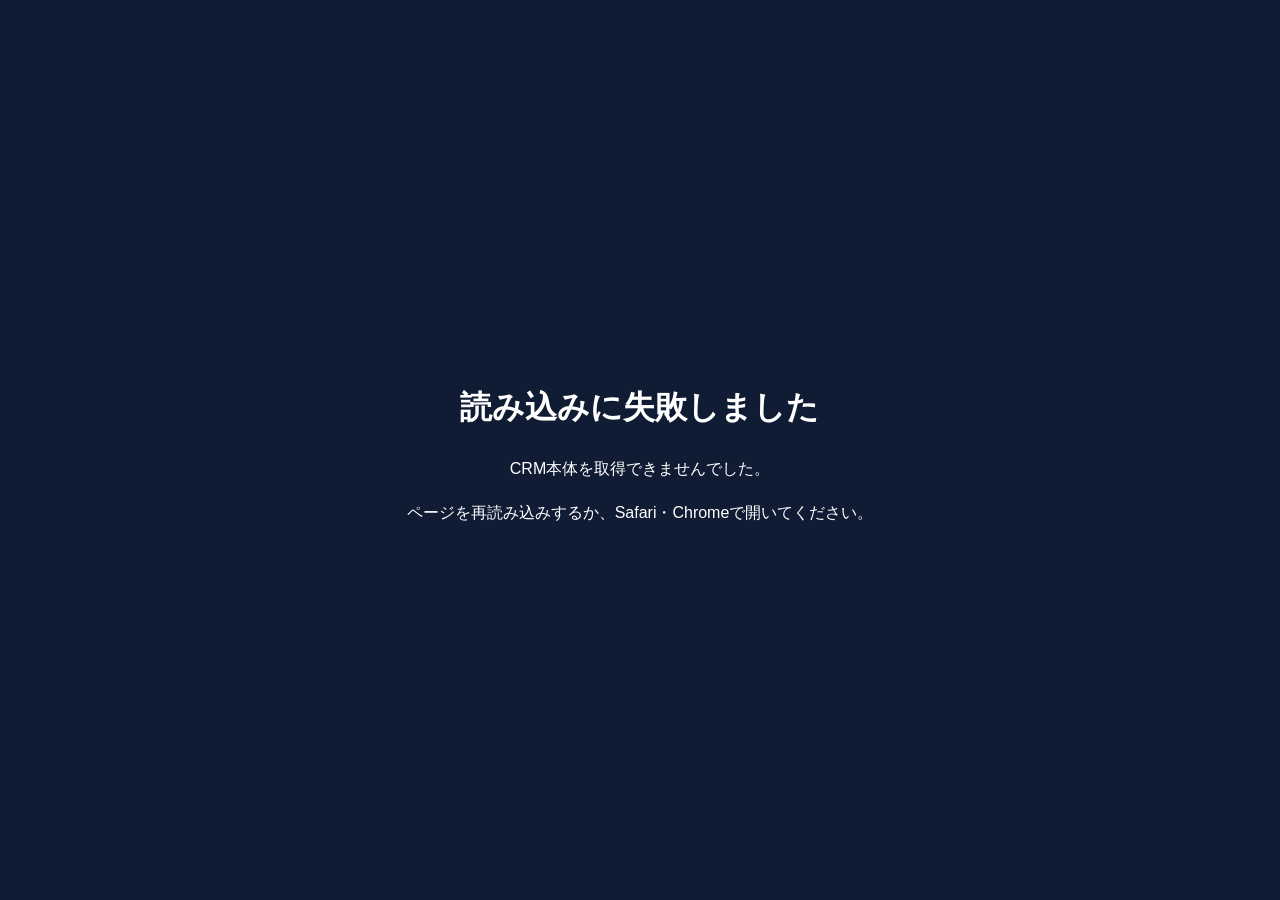
==== crm/index.html @ cc4d4f70 "Add shared CRM loader" ====
<!doctype html><html lang="ja"><head><meta charset="utf-8"><meta name="viewport" content="width=device-width,initial-scale=1"><title>SalesPilot CRM PRO</title><style>body{margin:0;font-family:-apple-system,BlinkMacSystemFont,"Segoe UI",sans-serif;background:#0f1c34;color:#fff;display:grid;place-items:center;min-height:100vh}.box{text-align:center;padding:28px}.spinner{width:42px;height:42px;border:4px solid rgba(255,255,255,.25);border-top-color:#fff;border-radius:50%;margin:0 auto 16px;animation:r 1s linear infinite}@keyframes r{to{transform:rotate(360deg)}}.err{max-width:520px;line-height:1.7}</style></head><body><div class="box"><div class="spinner"></div><h1>SalesPilot CRM PRO</h1><p id="status">共有版を読み込んでいます…</p></div><script>(async()=>{try{if(!('DecompressionStream'in window))throw new Error('このブラウザは圧縮ファイルの展開に対応していません。SafariまたはChromeの最新版で開いてください。');const r=await fetch('./app.html.gz',{cache:'no-store'});if(!r.ok)throw new Error('CRM本体を取得できませんでした。');const ds=new DecompressionStream('gzip');const html=await new Response(r.body.pipeThrough(ds)).text();document.open();document.write(html);document.close()}catch(e){document.querySelector('.box').innerHTML='<div class="err"><h1>読み込みに失敗しました</h1><p>'+e.message+'</p><p>ページを再読み込みするか、Safari・Chromeで開いてください。</p></div>'}})();</script></body></html>
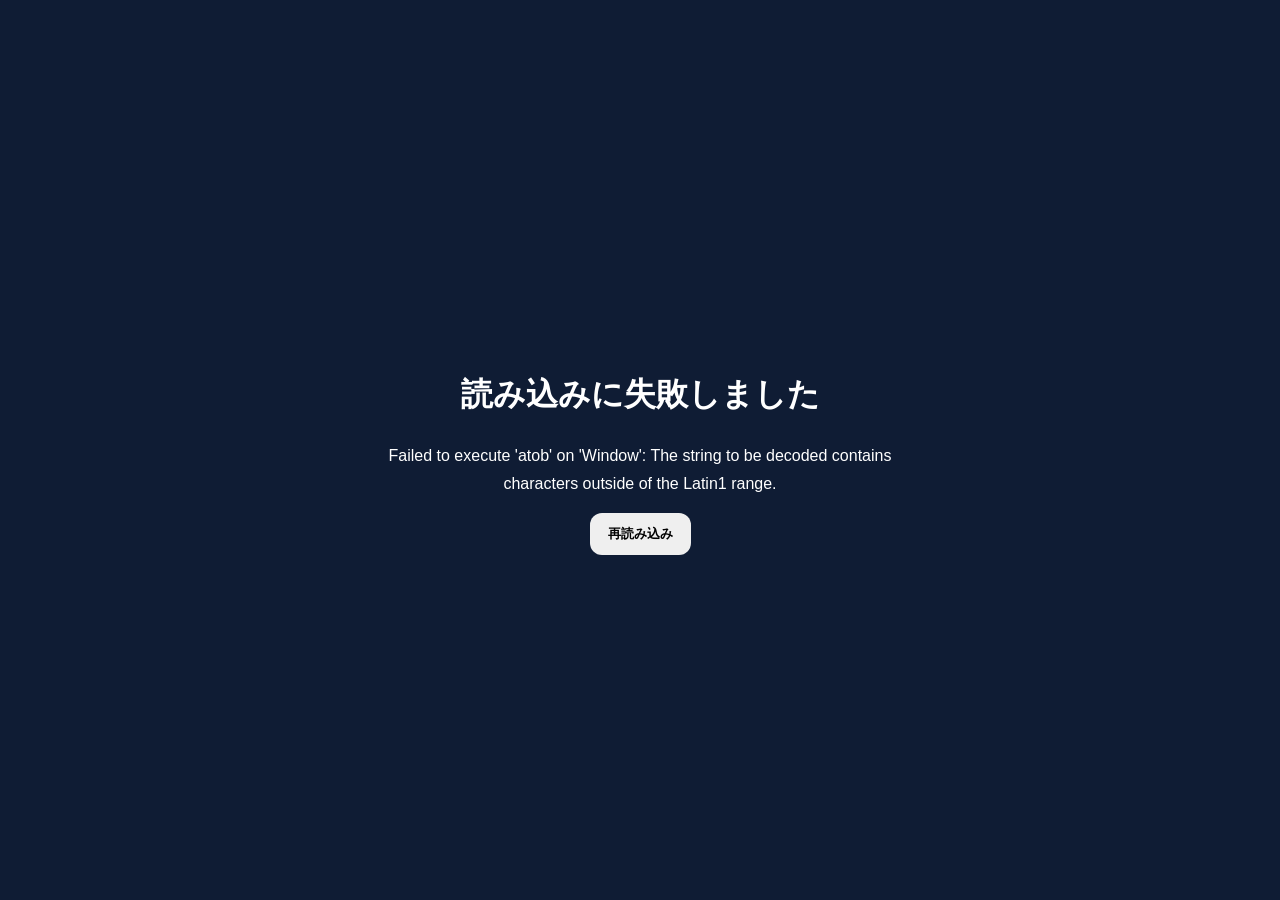
==== commit 9ea4f8d5: "Fix CRM shared loader" ====
--- a/crm/index.html
+++ b/crm/index.html
@@ -1 +1 @@
-<!doctype html><html lang="ja"><head><meta charset="utf-8"><meta name="viewport" content="width=device-width,initial-scale=1"><title>SalesPilot CRM PRO</title><style>body{margin:0;font-family:-apple-system,BlinkMacSystemFont,"Segoe UI",sans-serif;background:#0f1c34;color:#fff;display:grid;place-items:center;min-height:100vh}.box{text-align:center;padding:28px}.spinner{width:42px;height:42px;border:4px solid rgba(255,255,255,.25);border-top-color:#fff;border-radius:50%;margin:0 auto 16px;animation:r 1s linear infinite}@keyframes r{to{transform:rotate(360deg)}}.err{max-width:520px;line-height:1.7}</style></head><body><div class="box"><div class="spinner"></div><h1>SalesPilot CRM PRO</h1><p id="status">共有版を読み込んでいます…</p></div><script>(async()=>{try{if(!('DecompressionStream'in window))throw new Error('このブラウザは圧縮ファイルの展開に対応していません。SafariまたはChromeの最新版で開いてください。');const r=await fetch('./app.html.gz',{cache:'no-store'});if(!r.ok)throw new Error('CRM本体を取得できませんでした。');const ds=new DecompressionStream('gzip');const html=await new Response(r.body.pipeThrough(ds)).text();document.open();document.write(html);document.close()}catch(e){document.querySelector('.box').innerHTML='<div class="err"><h1>読み込みに失敗しました</h1><p>'+e.message+'</p><p>ページを再読み込みするか、Safari・Chromeで開いてください。</p></div>'}})();</script></body></html>+<!doctype html><html lang="ja"><head><meta charset="utf-8"><meta name="viewport" content="width=device-width,initial-scale=1"><title>SalesPilot CRM PRO</title><style>body{margin:0;font-family:-apple-system,BlinkMacSystemFont,"Segoe UI",sans-serif;background:#0f1c34;color:#fff;display:grid;place-items:center;min-height:100vh}.box{text-align:center;padding:28px}.spinner{width:42px;height:42px;border:4px solid rgba(255,255,255,.25);border-top-color:#fff;border-radius:50%;margin:0 auto 16px;animation:r 1s linear infinite}@keyframes r{to{transform:rotate(360deg)}}.err{max-width:520px;line-height:1.7}button{border:0;border-radius:12px;padding:12px 18px;font-weight:800}</style></head><body><div class="box"><div class="spinner"></div><h1>SalesPilot CRM PRO</h1><p>共有版を読み込んでいます…</p></div><script>(async()=>{try{if(!('DecompressionStream'in window))throw new Error('SafariまたはChromeの最新版で開いてください。');const r=await fetch('./app.html.gz',{cache:'no-store'});if(!r.ok)throw new Error('CRM本体を取得できませんでした。');let raw=await r.text();raw=raw.trim().replace(/\s+/g,'');const binary=atob(raw);const bytes=new Uint8Array(binary.length);for(let i=0;i<binary.length;i++)bytes[i]=binary.charCodeAt(i);const ds=new DecompressionStream('gzip');const html=await new Response(new Blob([bytes]).stream().pipeThrough(ds)).text();document.open();document.write(html);document.close()}catch(e){document.querySelector('.box').innerHTML='<div class="err"><h1>読み込みに失敗しました</h1><p>'+e.message+'</p><button onclick="location.reload()">再読み込み</button></div>'}})();</script></body></html>
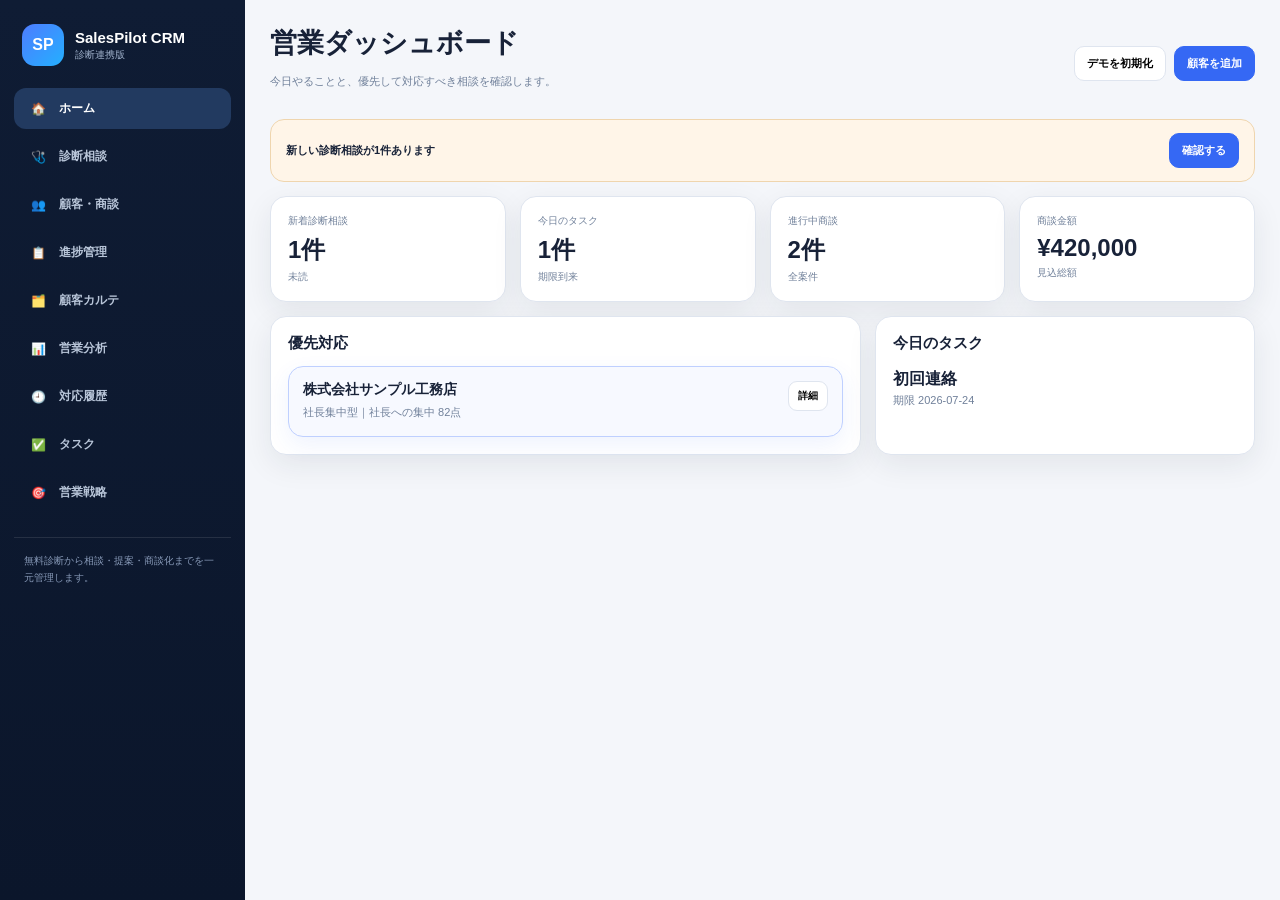
==== commit 43525a27: "Publish CRM as direct standalone HTML" ====
--- a/crm/index.html
+++ b/crm/index.html
@@ -1 +1,28 @@
-<!doctype html><html lang="ja"><head><meta charset="utf-8"><meta name="viewport" content="width=device-width,initial-scale=1"><title>SalesPilot CRM PRO</title><style>body{margin:0;font-family:-apple-system,BlinkMacSystemFont,"Segoe UI",sans-serif;background:#0f1c34;color:#fff;display:grid;place-items:center;min-height:100vh}.box{text-align:center;padding:28px}.spinner{width:42px;height:42px;border:4px solid rgba(255,255,255,.25);border-top-color:#fff;border-radius:50%;margin:0 auto 16px;animation:r 1s linear infinite}@keyframes r{to{transform:rotate(360deg)}}.err{max-width:520px;line-height:1.7}button{border:0;border-radius:12px;padding:12px 18px;font-weight:800}</style></head><body><div class="box"><div class="spinner"></div><h1>SalesPilot CRM PRO</h1><p>共有版を読み込んでいます…</p></div><script>(async()=>{try{if(!('DecompressionStream'in window))throw new Error('SafariまたはChromeの最新版で開いてください。');const r=await fetch('./app.html.gz',{cache:'no-store'});if(!r.ok)throw new Error('CRM本体を取得できませんでした。');let raw=await r.text();raw=raw.trim().replace(/\s+/g,'');const binary=atob(raw);const bytes=new Uint8Array(binary.length);for(let i=0;i<binary.length;i++)bytes[i]=binary.charCodeAt(i);const ds=new DecompressionStream('gzip');const html=await new Response(new Blob([bytes]).stream().pipeThrough(ds)).text();document.open();document.write(html);document.close()}catch(e){document.querySelector('.box').innerHTML='<div class="err"><h1>読み込みに失敗しました</h1><p>'+e.message+'</p><button onclick="location.reload()">再読み込み</button></div>'}})();</script></body></html>+<!doctype html>
+<html lang="ja">
+<head>
+<meta charset="utf-8">
+<meta name="viewport" content="width=device-width,initial-scale=1">
+<title>SalesPilot CRM PRO</title>
+<style>
+:root{--navy:#0f1c34;--navy2:#152744;--blue:#3568f4;--bg:#f4f6fa;--card:#fff;--text:#182238;--muted:#70809a;--line:#dfe5ef;--green:#18a875;--red:#e5485d;--amber:#e6a52f;--shadow:0 10px 30px rgba(24,34,56,.08)}*{box-sizing:border-box}body{margin:0;font-family:-apple-system,BlinkMacSystemFont,"Segoe UI","Noto Sans JP",sans-serif;background:var(--bg);color:var(--text)}button,input,select,textarea{font:inherit}.app{min-height:100vh;display:grid;grid-template-columns:245px 1fr}.side{background:linear-gradient(180deg,var(--navy),#0b162b);color:#fff;padding:20px 14px;position:sticky;top:0;height:100vh;overflow:auto}.brand{display:flex;gap:11px;align-items:center;padding:4px 8px 22px}.logo{width:42px;height:42px;border-radius:13px;background:linear-gradient(135deg,#4e7cff,#24b0ff);display:grid;place-items:center;font-weight:900}.brand b{display:block;font-size:15px}.brand span{display:block;font-size:10px;color:#9fb0ca;margin-top:2px}.nav{display:grid;gap:7px}.nav button{border:0;background:transparent;color:#b8c5d8;border-radius:12px;padding:12px 13px;text-align:left;font-weight:800;font-size:12px;display:flex;gap:10px;align-items:center;cursor:pointer}.nav button i{width:22px;text-align:center;font-style:normal}.nav button.active,.nav button:hover{background:#223a60;color:#fff}.side-foot{margin-top:24px;padding:14px 10px;border-top:1px solid rgba(255,255,255,.1);font-size:10px;color:#8799b7;line-height:1.7}.main{padding:25px;min-width:0}.top{display:flex;justify-content:space-between;gap:20px;align-items:center;margin-bottom:18px}.top h1{margin:0;font-size:27px}.sub{color:var(--muted);font-size:11px;line-height:1.65}.top-actions{display:flex;gap:8px}.btn{border:1px solid var(--line);background:#fff;border-radius:10px;padding:9px 12px;font-size:11px;font-weight:800;cursor:pointer}.btn.primary{background:var(--blue);color:#fff;border-color:var(--blue)}.btn.ghost{background:#fff}.grid{display:grid;gap:14px}.kpis{grid-template-columns:repeat(4,1fr)}.card{background:var(--card);border:1px solid var(--line);border-radius:16px;box-shadow:var(--shadow)}.kpi{padding:17px}.kpi span{display:block;color:var(--muted);font-size:10px}.kpi strong{display:block;font-size:24px;margin-top:6px}.kpi small{font-size:10px;color:var(--muted)}.panel{padding:17px}.panel-head{display:flex;justify-content:space-between;gap:10px;align-items:center;margin-bottom:13px}.panel-head h2,.panel-head h3{margin:0;font-size:15px}.two{grid-template-columns:1.4fr .9fr}.table-wrap{overflow:auto}.table{width:100%;border-collapse:collapse;min-width:720px}.table th,.table td{padding:11px 9px;border-bottom:1px solid var(--line);font-size:11px;text-align:left}.table th{font-size:9px;color:var(--muted);background:#f8fafc}.pill{display:inline-flex;padding:5px 8px;border-radius:999px;font-size:9px;font-weight:900}.blue{background:#e9efff;color:#2959e8}.green{background:#e8f8f2;color:#087f5b}.amber{background:#fff4dc;color:#a76a00}.red{background:#ffe9ed;color:#bf2d43}.view{display:none}.view.active{display:block}.alertbar{background:#fff5e8;border:1px solid #efd5ae;border-radius:14px;padding:13px 15px;display:flex;justify-content:space-between;gap:12px;align-items:center;margin-bottom:14px;font-size:11px}.pipeline{display:grid;grid-template-columns:repeat(5,minmax(180px,1fr));gap:10px;overflow:auto}.lane{background:#eef2f7;border-radius:14px;padding:10px;min-height:420px}.lane h3{font-size:11px;margin:0 0 10px}.deal{background:#fff;border:1px solid var(--line);border-radius:12px;padding:11px;margin-bottom:9px;box-shadow:0 5px 15px rgba(20,40,70,.05);cursor:pointer}.deal b{font-size:11px}.deal p{font-size:9px;color:var(--muted);line-height:1.5}.profile{padding:18px}.profile h2{margin:0}.form-grid{display:grid;grid-template-columns:1fr 1fr;gap:10px}.field label{display:block;font-size:9px;font-weight:800;margin-bottom:5px;color:var(--muted)}.field input,.field select,.field textarea{width:100%;border:1px solid var(--line);border-radius:9px;padding:9px;background:#fff}.field textarea{min-height:85px}.full{grid-column:1/-1}.toast{position:fixed;right:18px;bottom:18px;background:#12213d;color:#fff;padding:12px 16px;border-radius:11px;opacity:0;transform:translateY(8px);pointer-events:none;transition:.2s;z-index:80;font-size:11px}.toast.show{opacity:1;transform:none}.diag-kpi{position:relative;overflow:hidden}.diag-kpi:after{content:"";position:absolute;right:-22px;bottom:-28px;width:92px;height:92px;border-radius:50%;background:rgba(53,104,244,.08)}.diag-layout{display:grid;grid-template-columns:minmax(0,1.05fr) minmax(360px,.95fr);gap:16px}.diag-list{display:grid;gap:10px}.diag-row{border:1px solid var(--line);border-radius:15px;padding:14px;background:#fff;display:grid;grid-template-columns:1fr auto;gap:12px;align-items:start}.diag-row.unread{border-color:#bfd0ff;background:#f7f9ff;box-shadow:0 8px 22px rgba(53,104,244,.08)}.diag-row h3{font-size:14px;margin:0 0 5px}.diag-row p{margin:0;color:var(--muted);font-size:11px;line-height:1.6}.diag-meta{display:flex;gap:6px;flex-wrap:wrap;margin-top:9px}.diag-actions{display:flex;gap:6px;flex-wrap:wrap;justify-content:flex-end}.diag-actions button{border:1px solid var(--line);background:#fff;border-radius:9px;padding:7px 9px;font-size:10px;font-weight:800}.diag-actions .primary-mini{background:var(--blue);color:#fff;border-color:var(--blue)}.diag-detail{padding:20px;position:sticky;top:18px;align-self:start}.diag-summary{background:linear-gradient(135deg,#13213b,#244fd2);color:#fff;border-radius:17px;padding:17px;margin:14px 0}.diag-summary small{color:#cbd8ff}.diag-summary strong{display:block;font-size:23px;margin:7px 0 3px}.axis-mini{display:grid;grid-template-columns:repeat(2,1fr);gap:8px;margin:12px 0}.axis-chip{background:#f7f9fc;border:1px solid var(--line);border-radius:11px;padding:10px}.axis-chip span{display:block;font-size:9px;color:var(--muted)}.axis-chip b{font-size:15px}.diag-section{border-top:1px solid var(--line);padding-top:14px;margin-top:14px}.diag-section h3{font-size:12px;margin:0 0 8px}.diag-section p,.diag-section li{font-size:11px;line-height:1.7;color:#46536a}.prompt-box{white-space:pre-wrap;background:#0e1930;color:#dbe5ff;border-radius:13px;padding:14px;font-size:10px;line-height:1.65;max-height:310px;overflow:auto}.diag-toolbar{display:flex;justify-content:space-between;gap:10px;align-items:center;margin-bottom:14px;flex-wrap:wrap}.status-select{border:1px solid var(--line);border-radius:9px;padding:8px;background:#fff;font-size:11px}.source-badge{background:#eaf9f4;color:#087f5b}.deadline-badge{background:#fff0f2;color:var(--red)}.integration-box{background:#f8fafc;border:1px dashed #b9c5d9;border-radius:14px;padding:14px;margin-top:14px}.integration-box input{width:100%;border:1px solid var(--line);border-radius:9px;padding:9px;margin-top:7px}.empty{padding:35px;text-align:center;color:var(--muted)}
+@media(max-width:1050px){.two,.diag-layout{grid-template-columns:1fr}.kpis{grid-template-columns:repeat(2,1fr)}.diag-detail{position:relative;top:auto}}
+@media(max-width:780px){body{overflow-x:hidden}.app{display:block;min-height:100svh}.side{position:sticky;top:0;z-index:45;height:auto;min-height:0;padding:10px 10px 8px;box-shadow:0 10px 28px rgba(5,15,32,.24)}.brand{padding:0 4px 9px}.logo{width:36px;height:36px}.nav{display:flex;gap:7px;overflow-x:auto;padding:1px 1px 4px;scrollbar-width:none}.nav::-webkit-scrollbar{display:none}.nav button{flex:0 0 88px;min-height:58px;padding:7px 5px;display:flex;flex-direction:column;justify-content:center;align-items:center;gap:4px;text-align:center;font-size:10px;white-space:normal}.nav button i{font-size:18px}.side-foot{display:none}.main{padding:17px 12px 42px}.top{flex-direction:column;align-items:stretch}.top h1{font-size:24px}.top-actions{display:grid;grid-template-columns:1fr 1fr}.btn{min-height:44px}.kpis{grid-template-columns:1fr 1fr}.diag-actions{display:grid;grid-template-columns:1fr 1fr;width:100%}.diag-row{grid-template-columns:1fr}.axis-mini{grid-template-columns:1fr 1fr}}
+</style>
+</head>
+<body>
+<div class="app">
+<aside class="side"><div class="brand"><div class="logo">SP</div><div><b>SalesPilot CRM</b><span>診断連携版</span></div></div><nav class="nav" aria-label="主要メニュー"><button type="button" class="active" data-view="dashboard"><i>🏠</i><span>ホーム</span></button><button type="button" data-view="diagnoses"><i>🩺</i><span>診断相談</span></button><button type="button" data-view="customers"><i>👥</i><span>顧客・商談</span></button><button type="button" data-view="pipeline"><i>📋</i><span>進捗管理</span></button><button type="button" data-view="detail"><i>🗂️</i><span>顧客カルテ</span></button><button type="button" data-view="analytics"><i>📊</i><span>営業分析</span></button><button type="button" data-view="history"><i>🕘</i><span>対応履歴</span></button><button type="button" data-view="tasks"><i>✅</i><span>タスク</span></button><button type="button" data-view="strategy"><i>🎯</i><span>営業戦略</span></button></nav><div class="side-foot">無料診断から相談・提案・商談化までを一元管理します。</div></aside>
+<main class="main"><div class="top"><div><h1 id="pageTitle">営業ダッシュボード</h1><p class="sub">今日やることと、優先して対応すべき相談を確認します。</p></div><div class="top-actions"><button class="btn" id="resetBtn">デモを初期化</button><button class="btn primary" id="addDealBtn">顧客を追加</button></div></div><section id="dashboard" class="view active"></section><section id="diagnoses" class="view"></section><section id="customers" class="view"></section><section id="pipeline" class="view"></section><section id="detail" class="view"></section><section id="analytics" class="view"></section><section id="history" class="view"></section><section id="tasks" class="view"></section><section id="strategy" class="view"></section></main></div><div class="toast" id="toast"></div>
+<script>
+const TODAY='2026-07-24';const initialDeals=[{id:'C-001',client:'こう株式会社',contact:'田中様',phone:'086-111-2222',email:'tanaka@example.jp',source:'紹介',status:'提案中',amount:300000,probability:60,lastDate:'2026-07-22',nextDate:'2026-07-25',owner:'山本 健太',memo:'LPと問い合わせ導線の改善を提案予定',temperature:'高'},{id:'C-002',client:'岡山リフォーム',contact:'佐藤様',phone:'086-333-4444',email:'sato@example.jp',source:'直接営業',status:'新規問い合わせ',amount:120000,probability:30,lastDate:'2026-07-23',nextDate:'2026-07-24',owner:'山本 健太',memo:'無料診断から流入',temperature:'普通'}];const initialDiagnoses=[{id:'D-260724-001',receivedAt:'2026-07-24 13:42',status:'未対応',client:'株式会社サンプル工務店',contact:'佐々木 修',industry:'工務店・リフォーム',email:'sample@example.jp',phone:'086-000-0000',preferred:'メール',consultation:'社長への確認が多く、見積と案件管理を整理したい。',type:'社長集中型',primary:'社長への集中',primaryScore:82,secondary:'業務のムダ',secondaryScore:68,axes:{sales:46,owner:82,waste:68,customer:55,money:41,people:64},symptoms:['社長に聞かないと仕事が進まない','同じ内容を何度も入力している','誰かが休むと仕事が止まりそう','見積もりを出すまで時間がかかる'],hidden:'社長が動かないと進まない構造',impact:'判断待ち、返信の遅れ、社長の時間不足、成長の頭打ち',proposals:['社長への確認が必要な場面を3種類に整理する','よくある判断をルール化する','顧客・案件の状況を一覧化する'],price:'10万〜20万円程度',hours:'月10〜20時間',payback:'約3〜8か月',goal:'社員が自分で動ける状態',nextAction:'初回連絡し、実際の見積書と案件管理表を確認',nextDate:'2026-07-25',owner:'山本 健太',read:false,convertedDealId:''}];const initialTasks=[{id:'T-1',dealId:'C-002',title:'初回連絡',due:'2026-07-24',priority:'高',status:'今日'}];function load(){try{return JSON.parse(localStorage.getItem('salesPilotCRM120')||'null')||{deals:structuredClone(initialDeals),diagnoses:structuredClone(initialDiagnoses),tasks:structuredClone(initialTasks)}}catch{return {deals:structuredClone(initialDeals),diagnoses:structuredClone(initialDiagnoses),tasks:structuredClone(initialTasks)}}}let state=load(),selectedId=state.deals[0]?.id||'',selectedDiagnosisId=state.diagnoses[0]?.id||'';function save(){localStorage.setItem('salesPilotCRM120',JSON.stringify(state))}function $(s){return document.querySelector(s)}function money(n){return '¥'+Number(n||0).toLocaleString('ja-JP')}function toast(m){const t=$('#toast');t.textContent=m;t.classList.add('show');setTimeout(()=>t.classList.remove('show'),1800)}function kpi(label,value,sub){return `<div class="card kpi"><span>${label}</span><strong>${value}</strong><small>${sub}</small></div>`}function titleFor(v){return {dashboard:'営業ダッシュボード',diagnoses:'診断相談・AI提案準備',customers:'顧客・商談管理',pipeline:'営業パイプライン',detail:'顧客カルテ',analytics:'営業分析',history:'対応履歴',tasks:'営業タスク',strategy:'営業戦略'}[v]||''}function switchView(v){document.querySelectorAll('.view').forEach(x=>x.classList.toggle('active',x.id===v));document.querySelectorAll('.nav button').forEach(x=>x.classList.toggle('active',x.dataset.view===v));$('#pageTitle').textContent=titleFor(v);window.scrollTo({top:0,behavior:'smooth'})}function promptFor(x){return `あなたは小規模事業者の業務改善を支援する実務コンサルタントです。\n\n【顧客】${x.client}／${x.industry}\n【相談】${x.consultation}\n【診断】${x.type}\n最優先：${x.primary} ${x.primaryScore}点\n次点：${x.secondary} ${x.secondaryScore}点\n隠れた原因：${x.hidden}\n経営への影響：${x.impact}\n概算：${x.price}\n\n以下を作成してください。\n1. 診断の読み解き\n2. 初回商談で聞く質問\n3. 7日・30日・90日の改善案\n4. 使用ツールと納品物\n5. 工数・原価・利益を踏まえた見積もり\n6. 効果測定指標\n7. 顧客への説明文\n8. 商談後チェックリスト\n\n高額システムを前提にせず、Excel、Google Workspace、LINE、生成AIを優先してください。`}
+function renderDashboard(){const unread=state.diagnoses.filter(x=>!x.read).length;const urgent=state.tasks.filter(x=>x.due<=TODAY&&x.status!=='完了').length;const pipeline=state.deals.reduce((a,x)=>a+x.amount,0);$('#dashboard').innerHTML=`<div class="alertbar"><b>新しい診断相談が${unread}件あります</b><button class="btn primary" data-go="diagnoses">確認する</button></div><div class="grid kpis">${kpi('新着診断相談',unread+'件','未読')}${kpi('今日のタスク',urgent+'件','期限到来')}${kpi('進行中商談',state.deals.length+'件','全案件')}${kpi('商談金額',money(pipeline),'見込総額')}</div><div class="grid two" style="margin-top:14px"><div class="card panel"><div class="panel-head"><h2>優先対応</h2></div>${state.diagnoses.map(x=>`<div class="diag-row ${!x.read?'unread':''}"><div><h3>${x.client}</h3><p>${x.type}｜${x.primary} ${x.primaryScore}点</p></div><div class="diag-actions"><button data-diag-open="${x.id}">詳細</button></div></div>`).join('')}</div><div class="card panel"><div class="panel-head"><h2>今日のタスク</h2></div>${state.tasks.map(x=>`<p><b>${x.title}</b><br><span class="sub">期限 ${x.due}</span></p>`).join('')}</div></div>`}
+function renderDiagnoses(){const list=state.diagnoses;const x=list.find(v=>v.id===selectedDiagnosisId)||list[0];const rows=list.map(v=>`<div class="diag-row ${!v.read?'unread':''}"><div><h3>${!v.read?'● ':''}${v.client}</h3><p>${v.receivedAt}｜${v.contact}｜${v.industry}</p><div class="diag-meta"><span class="pill source-badge">無料診断</span><span class="pill blue">${v.type}</span><span class="pill red">${v.primary} ${v.primaryScore}点</span></div></div><div class="diag-actions"><button data-diag-open="${v.id}">詳細</button>${!v.convertedDealId?`<button class="primary-mini" data-diag-convert="${v.id}">商談化</button>`:`<button data-open="${v.convertedDealId}">顧客カルテ</button>`}</div></div>`).join('');let detail='<div class="empty">相談を選択してください</div>';if(x){detail=`<div class="card diag-detail"><div class="diag-toolbar"><span class="pill source-badge">${x.id}</span><select class="status-select" data-diag-status="${x.id}">${['未対応','連絡済み','商談予定','ヒアリング済み','提案作成中','提案済み','成約','保留','見送り'].map(s=>`<option ${x.status===s?'selected':''}>${s}</option>`).join('')}</select></div><h2>${x.client}</h2><p class="sub">${x.contact}｜${x.email} / ${x.phone}</p><div class="diag-summary"><small>診断結果</small><strong>${x.type}</strong><span>${x.primary} ${x.primaryScore}点／次点 ${x.secondary} ${x.secondaryScore}点</span></div><div class="axis-mini">${Object.entries(x.axes).map(([k,v])=>`<div class="axis-chip"><span>${({sales:'売上機会',owner:'社長依存',waste:'ムダ時間',customer:'顧客対応',money:'数字管理',people:'属人化'}[k])}</span><b>${v}</b></div>`).join('')}</div><div class="diag-section"><h3>相談内容</h3><p>${x.consultation}</p></div><div class="diag-section"><h3>診断の核心</h3><p><b>${x.hidden}</b><br>${x.impact}</p></div><div class="diag-section"><h3>概算と次の行動</h3><p><b>${x.price}</b>｜${x.hours}｜回収 ${x.payback}</p><p>${x.nextAction}</p></div><div class="diag-section"><div class="panel-head"><h3>ChatGPT提案作成プロンプト</h3><button class="btn" data-copy="${x.id}">コピー</button></div><div class="prompt-box">${promptFor(x)}</div></div>${!x.convertedDealId?`<div class="diag-section"><button class="btn primary" data-diag-convert="${x.id}">この相談を商談として登録</button></div>`:''}</div>`}$('#diagnoses').innerHTML=`<div class="diag-layout"><div class="diag-list">${rows}</div>${detail}</div><div class="integration-box"><b>ネット診断との自動連携</b><p class="sub">次の段階でGoogle Apps ScriptのURLを設定し、相談を自動受信します。</p></div>`}
+function renderCustomers(){if(!state.deals.length){$('#customers').innerHTML='<div class="card empty">顧客はまだありません</div>';return}$('#customers').innerHTML=`<div class="card panel table-wrap"><table class="table"><thead><tr><th>会社</th><th>担当者</th><th>流入元</th><th>状況</th><th>金額</th><th>次回</th></tr></thead><tbody>${state.deals.map(x=>`<tr data-open="${x.id}"><td><b>${x.client}</b></td><td>${x.contact}</td><td>${x.source}</td><td><span class="pill blue">${x.status}</span></td><td>${money(x.amount)}</td><td>${x.nextDate}</td></tr>`).join('')}</tbody></table></div>`}
+function renderPipeline(){const stages=['新規問い合わせ','ヒアリング','提案中','見積提出','成約'];$('#pipeline').innerHTML=`<div class="pipeline">${stages.map(s=>`<div class="lane"><h3>${s}</h3>${state.deals.filter(x=>x.status===s).map(x=>`<div class="deal" data-open="${x.id}"><b>${x.client}</b><p>${money(x.amount)}｜次回 ${x.nextDate}</p></div>`).join('')}</div>`).join('')}</div>`}
+function renderDetail(){const x=state.deals.find(v=>v.id===selectedId);if(!x){$('#detail').innerHTML='<div class="card empty">顧客を選択してください</div>';return}$('#detail').innerHTML=`<div class="card profile"><div class="panel-head"><div><h2>${x.client}</h2><p class="sub">${x.contact}｜${x.source}</p></div><button class="btn primary" id="saveDetail">保存</button></div><div class="form-grid"><div class="field"><label>担当者</label><input id="dContact" value="${x.contact}"></div><div class="field"><label>ステータス</label><select id="dStatus">${['新規問い合わせ','ヒアリング','提案中','見積提出','成約','失注'].map(s=>`<option ${x.status===s?'selected':''}>${s}</option>`).join('')}</select></div><div class="field"><label>商談金額</label><input id="dAmount" type="number" value="${x.amount}"></div><div class="field"><label>次回対応日</label><input id="dNext" type="date" value="${x.nextDate}"></div><div class="field full"><label>メモ</label><textarea id="dMemo">${x.memo||''}</textarea></div></div>${x.diagnosis?`<div class="integration-box"><b>無料診断からの相談</b><p>${x.diagnosis.type}｜${x.diagnosis.primary} ${x.diagnosis.primaryScore}点｜${x.diagnosis.price}</p><button class="btn" data-from-diagnosis="${x.diagnosis.id}">元の診断を見る</button></div>`:''}</div>`}
+function renderAnalytics(){const won=state.deals.filter(x=>x.status==='成約');$('#analytics').innerHTML=`<div class="grid kpis">${kpi('商談数',state.deals.length+'件','全件')}${kpi('成約数',won.length+'件','実績')}${kpi('成約額',money(won.reduce((a,x)=>a+x.amount,0)),'合計')}${kpi('診断経由',state.deals.filter(x=>x.source==='仕事詰まり診断').length+'件','商談化')}</div>`}
+function renderHistory(){$('#history').innerHTML='<div class="card panel"><h2>対応履歴</h2><p class="sub">顧客ごとの連絡・商談履歴を今後ここに蓄積します。</p></div>'}function renderTasks(){$('#tasks').innerHTML=`<div class="card panel"><h2>営業タスク</h2>${state.tasks.map(x=>`<p><b>${x.title}</b><br><span class="sub">${x.due}｜${x.priority}</span></p>`).join('')}</div>`}function renderStrategy(){$('#strategy').innerHTML='<div class="card panel"><h2>営業戦略</h2><p class="sub">無料診断→初回連絡→ヒアリング→小さな提案→継続支援の順で進めます。</p></div>'}
+function convert(id){const x=state.diagnoses.find(v=>v.id===id);if(!x||x.convertedDealId)return;const dealId='C-'+Date.now();state.deals.unshift({id:dealId,client:x.client,contact:x.contact,phone:x.phone,email:x.email,source:'仕事詰まり診断',status:'新規問い合わせ',amount:Number((x.price.match(/\d+/)||[10])[0])*10000,probability:30,lastDate:TODAY,nextDate:x.nextDate,owner:x.owner,memo:`【診断】${x.type}\n${x.consultation}`,temperature:'高',diagnosis:structuredClone(x)});x.convertedDealId=dealId;x.status='商談予定';x.read=true;state.tasks.unshift({id:'T-'+Date.now(),dealId,title:'診断相談へ初回連絡',due:x.nextDate,priority:'高',status:'今日'});selectedId=dealId;save();renderAll();toast('商談として登録しました')}
+function bind(){document.querySelectorAll('[data-view]').forEach(b=>b.onclick=()=>switchView(b.dataset.view));document.querySelectorAll('[data-go]').forEach(b=>b.onclick=()=>switchView(b.dataset.go));document.querySelectorAll('[data-diag-open]').forEach(b=>b.onclick=()=>{selectedDiagnosisId=b.dataset.diagOpen;const x=state.diagnoses.find(v=>v.id===selectedDiagnosisId);if(x)x.read=true;save();renderAll();switchView('diagnoses')});document.querySelectorAll('[data-diag-convert]').forEach(b=>b.onclick=()=>convert(b.dataset.diagConvert));document.querySelectorAll('[data-open]').forEach(b=>b.onclick=()=>{selectedId=b.dataset.open;renderAll();switchView('detail')});document.querySelectorAll('[data-copy]').forEach(b=>b.onclick=async()=>{const x=state.diagnoses.find(v=>v.id===b.dataset.copy);await navigator.clipboard.writeText(promptFor(x));toast('プロンプトをコピーしました')});document.querySelectorAll('[data-diag-status]').forEach(s=>s.onchange=()=>{const x=state.diagnoses.find(v=>v.id===s.dataset.diagStatus);x.status=s.value;save();renderAll();switchView('diagnoses')});document.querySelectorAll('[data-from-diagnosis]').forEach(b=>b.onclick=()=>{selectedDiagnosisId=b.dataset.fromDiagnosis;renderAll();switchView('diagnoses')});const sv=$('#saveDetail');if(sv)sv.onclick=()=>{const x=state.deals.find(v=>v.id===selectedId);x.contact=$('#dContact').value;x.status=$('#dStatus').value;x.amount=Number($('#dAmount').value);x.nextDate=$('#dNext').value;x.memo=$('#dMemo').value;save();renderAll();switchView('detail');toast('保存しました')}}function renderAll(){renderDashboard();renderDiagnoses();renderCustomers();renderPipeline();renderDetail();renderAnalytics();renderHistory();renderTasks();renderStrategy();bind()}$('#resetBtn').onclick=()=>{if(confirm('デモデータを初期化しますか？')){localStorage.removeItem('salesPilotCRM120');location.reload()}};$('#addDealBtn').onclick=()=>toast('顧客追加フォームは次の改修で追加します');renderAll();
+</script></body></html>
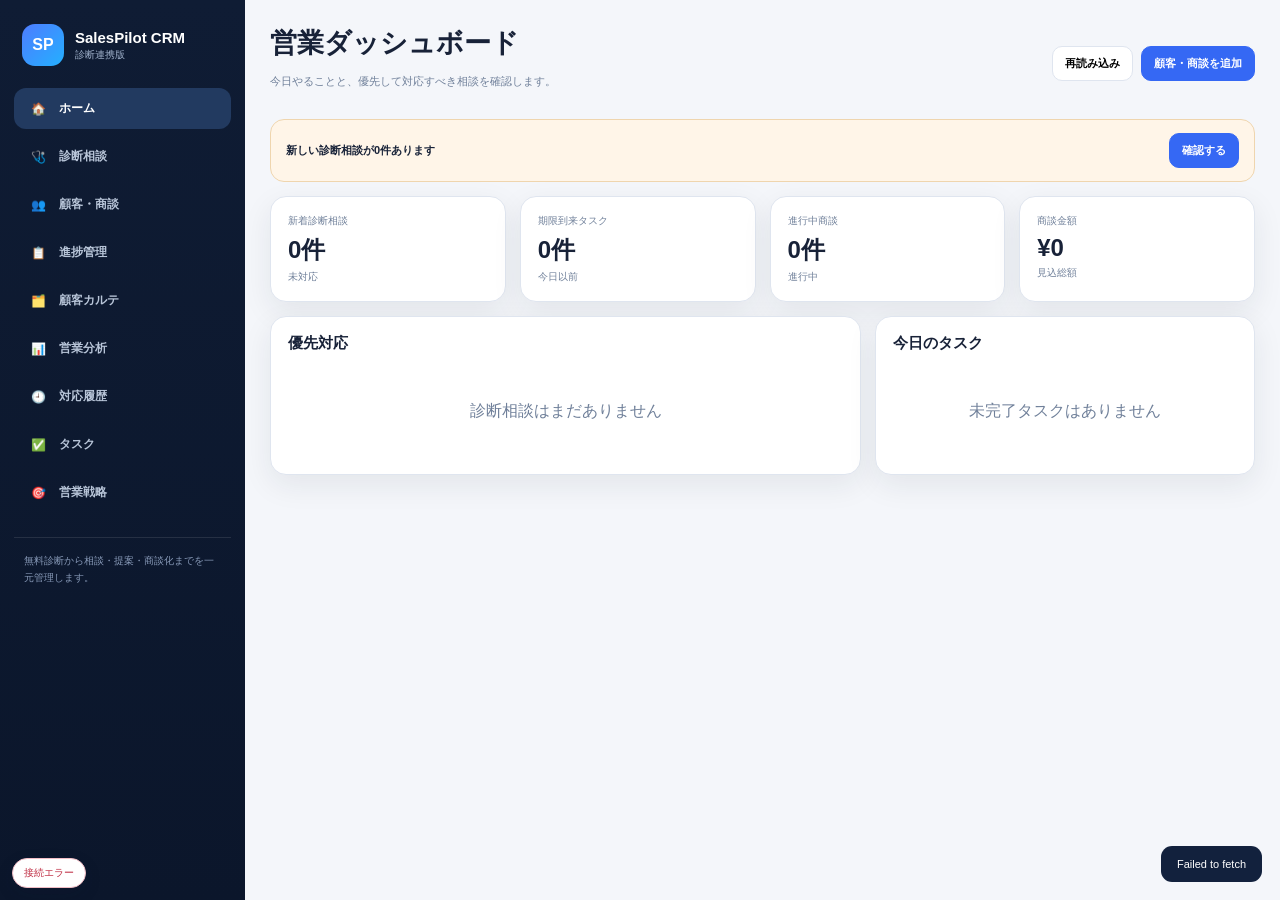
==== commit d3955100: "CRMをGoogleスプレッドシート連携版へ更新" ====
--- a/crm/index.html
+++ b/crm/index.html
@@ -13,16 +13,115 @@
 <body>
 <div class="app">
 <aside class="side"><div class="brand"><div class="logo">SP</div><div><b>SalesPilot CRM</b><span>診断連携版</span></div></div><nav class="nav" aria-label="主要メニュー"><button type="button" class="active" data-view="dashboard"><i>🏠</i><span>ホーム</span></button><button type="button" data-view="diagnoses"><i>🩺</i><span>診断相談</span></button><button type="button" data-view="customers"><i>👥</i><span>顧客・商談</span></button><button type="button" data-view="pipeline"><i>📋</i><span>進捗管理</span></button><button type="button" data-view="detail"><i>🗂️</i><span>顧客カルテ</span></button><button type="button" data-view="analytics"><i>📊</i><span>営業分析</span></button><button type="button" data-view="history"><i>🕘</i><span>対応履歴</span></button><button type="button" data-view="tasks"><i>✅</i><span>タスク</span></button><button type="button" data-view="strategy"><i>🎯</i><span>営業戦略</span></button></nav><div class="side-foot">無料診断から相談・提案・商談化までを一元管理します。</div></aside>
-<main class="main"><div class="top"><div><h1 id="pageTitle">営業ダッシュボード</h1><p class="sub">今日やることと、優先して対応すべき相談を確認します。</p></div><div class="top-actions"><button class="btn" id="resetBtn">デモを初期化</button><button class="btn primary" id="addDealBtn">顧客を追加</button></div></div><section id="dashboard" class="view active"></section><section id="diagnoses" class="view"></section><section id="customers" class="view"></section><section id="pipeline" class="view"></section><section id="detail" class="view"></section><section id="analytics" class="view"></section><section id="history" class="view"></section><section id="tasks" class="view"></section><section id="strategy" class="view"></section></main></div><div class="toast" id="toast"></div>
+<main class="main"><div class="top"><div><h1 id="pageTitle">営業ダッシュボード</h1><p class="sub">今日やることと、優先して対応すべき相談を確認します。</p></div><div class="top-actions"><button class="btn" id="resetBtn">再読み込み</button><button class="btn primary" id="addDealBtn">顧客・商談を追加</button></div></div><section id="dashboard" class="view active"></section><section id="diagnoses" class="view"></section><section id="customers" class="view"></section><section id="pipeline" class="view"></section><section id="detail" class="view"></section><section id="analytics" class="view"></section><section id="history" class="view"></section><section id="tasks" class="view"></section><section id="strategy" class="view"></section></main></div><div class="toast" id="toast"></div>
+<div id="connectionStatus" style="position:fixed;left:12px;bottom:12px;z-index:70;background:#fff;border:1px solid #dfe5ef;border-radius:999px;padding:7px 11px;font-size:10px;box-shadow:0 6px 18px rgba(24,34,56,.1)">接続確認中…</div>
+<div id="modalBackdrop" style="display:none;position:fixed;inset:0;background:rgba(8,18,35,.55);z-index:90;padding:18px;overflow:auto">
+  <div class="card profile" style="max-width:720px;margin:4vh auto;background:#fff">
+    <div class="panel-head"><h2>顧客・商談を追加</h2><button class="btn" id="closeModalBtn">閉じる</button></div>
+    <div class="form-grid">
+      <div class="field full"><label>会社名 *</label><input id="newCompany"></div>
+      <div class="field"><label>担当者名</label><input id="newContact"></div>
+      <div class="field"><label>業種</label><input id="newIndustry"></div>
+      <div class="field"><label>メールアドレス</label><input id="newEmail" type="email"></div>
+      <div class="field"><label>電話番号</label><input id="newPhone" type="tel"></div>
+      <div class="field"><label>流入経路</label><select id="newSource"><option>直接営業</option><option>紹介</option><option>仕事詰まり診断</option><option>ホームページ</option><option>その他</option></select></div>
+      <div class="field"><label>担当者</label><input id="newOwner" value="山本 健太"></div>
+      <div class="field"><label>商談名</label><input id="newDealName" value="業務改善のご相談"></div>
+      <div class="field"><label>商談ステータス</label><select id="newStatus"><option>未接触</option><option>ヒアリング</option><option>提案準備</option><option>提案済み</option><option>契約</option><option>失注</option></select></div>
+      <div class="field"><label>見込金額</label><input id="newAmount" type="number" min="0" value="100000"></div>
+      <div class="field"><label>確度（%）</label><input id="newProbability" type="number" min="0" max="100" value="30"></div>
+      <div class="field"><label>次回対応日</label><input id="newNextDate" type="date"></div>
+      <div class="field full"><label>備考</label><textarea id="newMemo"></textarea></div>
+    </div>
+    <div style="display:flex;justify-content:flex-end;gap:8px;margin-top:16px"><button class="btn" id="cancelModalBtn">キャンセル</button><button class="btn primary" id="createCustomerBtn">登録する</button></div>
+  </div>
+</div>
 <script>
-const TODAY='2026-07-24';const initialDeals=[{id:'C-001',client:'こう株式会社',contact:'田中様',phone:'086-111-2222',email:'tanaka@example.jp',source:'紹介',status:'提案中',amount:300000,probability:60,lastDate:'2026-07-22',nextDate:'2026-07-25',owner:'山本 健太',memo:'LPと問い合わせ導線の改善を提案予定',temperature:'高'},{id:'C-002',client:'岡山リフォーム',contact:'佐藤様',phone:'086-333-4444',email:'sato@example.jp',source:'直接営業',status:'新規問い合わせ',amount:120000,probability:30,lastDate:'2026-07-23',nextDate:'2026-07-24',owner:'山本 健太',memo:'無料診断から流入',temperature:'普通'}];const initialDiagnoses=[{id:'D-260724-001',receivedAt:'2026-07-24 13:42',status:'未対応',client:'株式会社サンプル工務店',contact:'佐々木 修',industry:'工務店・リフォーム',email:'sample@example.jp',phone:'086-000-0000',preferred:'メール',consultation:'社長への確認が多く、見積と案件管理を整理したい。',type:'社長集中型',primary:'社長への集中',primaryScore:82,secondary:'業務のムダ',secondaryScore:68,axes:{sales:46,owner:82,waste:68,customer:55,money:41,people:64},symptoms:['社長に聞かないと仕事が進まない','同じ内容を何度も入力している','誰かが休むと仕事が止まりそう','見積もりを出すまで時間がかかる'],hidden:'社長が動かないと進まない構造',impact:'判断待ち、返信の遅れ、社長の時間不足、成長の頭打ち',proposals:['社長への確認が必要な場面を3種類に整理する','よくある判断をルール化する','顧客・案件の状況を一覧化する'],price:'10万〜20万円程度',hours:'月10〜20時間',payback:'約3〜8か月',goal:'社員が自分で動ける状態',nextAction:'初回連絡し、実際の見積書と案件管理表を確認',nextDate:'2026-07-25',owner:'山本 健太',read:false,convertedDealId:''}];const initialTasks=[{id:'T-1',dealId:'C-002',title:'初回連絡',due:'2026-07-24',priority:'高',status:'今日'}];function load(){try{return JSON.parse(localStorage.getItem('salesPilotCRM120')||'null')||{deals:structuredClone(initialDeals),diagnoses:structuredClone(initialDiagnoses),tasks:structuredClone(initialTasks)}}catch{return {deals:structuredClone(initialDeals),diagnoses:structuredClone(initialDiagnoses),tasks:structuredClone(initialTasks)}}}let state=load(),selectedId=state.deals[0]?.id||'',selectedDiagnosisId=state.diagnoses[0]?.id||'';function save(){localStorage.setItem('salesPilotCRM120',JSON.stringify(state))}function $(s){return document.querySelector(s)}function money(n){return '¥'+Number(n||0).toLocaleString('ja-JP')}function toast(m){const t=$('#toast');t.textContent=m;t.classList.add('show');setTimeout(()=>t.classList.remove('show'),1800)}function kpi(label,value,sub){return `<div class="card kpi"><span>${label}</span><strong>${value}</strong><small>${sub}</small></div>`}function titleFor(v){return {dashboard:'営業ダッシュボード',diagnoses:'診断相談・AI提案準備',customers:'顧客・商談管理',pipeline:'営業パイプライン',detail:'顧客カルテ',analytics:'営業分析',history:'対応履歴',tasks:'営業タスク',strategy:'営業戦略'}[v]||''}function switchView(v){document.querySelectorAll('.view').forEach(x=>x.classList.toggle('active',x.id===v));document.querySelectorAll('.nav button').forEach(x=>x.classList.toggle('active',x.dataset.view===v));$('#pageTitle').textContent=titleFor(v);window.scrollTo({top:0,behavior:'smooth'})}function promptFor(x){return `あなたは小規模事業者の業務改善を支援する実務コンサルタントです。\n\n【顧客】${x.client}／${x.industry}\n【相談】${x.consultation}\n【診断】${x.type}\n最優先：${x.primary} ${x.primaryScore}点\n次点：${x.secondary} ${x.secondaryScore}点\n隠れた原因：${x.hidden}\n経営への影響：${x.impact}\n概算：${x.price}\n\n以下を作成してください。\n1. 診断の読み解き\n2. 初回商談で聞く質問\n3. 7日・30日・90日の改善案\n4. 使用ツールと納品物\n5. 工数・原価・利益を踏まえた見積もり\n6. 効果測定指標\n7. 顧客への説明文\n8. 商談後チェックリスト\n\n高額システムを前提にせず、Excel、Google Workspace、LINE、生成AIを優先してください。`}
-function renderDashboard(){const unread=state.diagnoses.filter(x=>!x.read).length;const urgent=state.tasks.filter(x=>x.due<=TODAY&&x.status!=='完了').length;const pipeline=state.deals.reduce((a,x)=>a+x.amount,0);$('#dashboard').innerHTML=`<div class="alertbar"><b>新しい診断相談が${unread}件あります</b><button class="btn primary" data-go="diagnoses">確認する</button></div><div class="grid kpis">${kpi('新着診断相談',unread+'件','未読')}${kpi('今日のタスク',urgent+'件','期限到来')}${kpi('進行中商談',state.deals.length+'件','全案件')}${kpi('商談金額',money(pipeline),'見込総額')}</div><div class="grid two" style="margin-top:14px"><div class="card panel"><div class="panel-head"><h2>優先対応</h2></div>${state.diagnoses.map(x=>`<div class="diag-row ${!x.read?'unread':''}"><div><h3>${x.client}</h3><p>${x.type}｜${x.primary} ${x.primaryScore}点</p></div><div class="diag-actions"><button data-diag-open="${x.id}">詳細</button></div></div>`).join('')}</div><div class="card panel"><div class="panel-head"><h2>今日のタスク</h2></div>${state.tasks.map(x=>`<p><b>${x.title}</b><br><span class="sub">期限 ${x.due}</span></p>`).join('')}</div></div>`}
-function renderDiagnoses(){const list=state.diagnoses;const x=list.find(v=>v.id===selectedDiagnosisId)||list[0];const rows=list.map(v=>`<div class="diag-row ${!v.read?'unread':''}"><div><h3>${!v.read?'● ':''}${v.client}</h3><p>${v.receivedAt}｜${v.contact}｜${v.industry}</p><div class="diag-meta"><span class="pill source-badge">無料診断</span><span class="pill blue">${v.type}</span><span class="pill red">${v.primary} ${v.primaryScore}点</span></div></div><div class="diag-actions"><button data-diag-open="${v.id}">詳細</button>${!v.convertedDealId?`<button class="primary-mini" data-diag-convert="${v.id}">商談化</button>`:`<button data-open="${v.convertedDealId}">顧客カルテ</button>`}</div></div>`).join('');let detail='<div class="empty">相談を選択してください</div>';if(x){detail=`<div class="card diag-detail"><div class="diag-toolbar"><span class="pill source-badge">${x.id}</span><select class="status-select" data-diag-status="${x.id}">${['未対応','連絡済み','商談予定','ヒアリング済み','提案作成中','提案済み','成約','保留','見送り'].map(s=>`<option ${x.status===s?'selected':''}>${s}</option>`).join('')}</select></div><h2>${x.client}</h2><p class="sub">${x.contact}｜${x.email} / ${x.phone}</p><div class="diag-summary"><small>診断結果</small><strong>${x.type}</strong><span>${x.primary} ${x.primaryScore}点／次点 ${x.secondary} ${x.secondaryScore}点</span></div><div class="axis-mini">${Object.entries(x.axes).map(([k,v])=>`<div class="axis-chip"><span>${({sales:'売上機会',owner:'社長依存',waste:'ムダ時間',customer:'顧客対応',money:'数字管理',people:'属人化'}[k])}</span><b>${v}</b></div>`).join('')}</div><div class="diag-section"><h3>相談内容</h3><p>${x.consultation}</p></div><div class="diag-section"><h3>診断の核心</h3><p><b>${x.hidden}</b><br>${x.impact}</p></div><div class="diag-section"><h3>概算と次の行動</h3><p><b>${x.price}</b>｜${x.hours}｜回収 ${x.payback}</p><p>${x.nextAction}</p></div><div class="diag-section"><div class="panel-head"><h3>ChatGPT提案作成プロンプト</h3><button class="btn" data-copy="${x.id}">コピー</button></div><div class="prompt-box">${promptFor(x)}</div></div>${!x.convertedDealId?`<div class="diag-section"><button class="btn primary" data-diag-convert="${x.id}">この相談を商談として登録</button></div>`:''}</div>`}$('#diagnoses').innerHTML=`<div class="diag-layout"><div class="diag-list">${rows}</div>${detail}</div><div class="integration-box"><b>ネット診断との自動連携</b><p class="sub">次の段階でGoogle Apps ScriptのURLを設定し、相談を自動受信します。</p></div>`}
-function renderCustomers(){if(!state.deals.length){$('#customers').innerHTML='<div class="card empty">顧客はまだありません</div>';return}$('#customers').innerHTML=`<div class="card panel table-wrap"><table class="table"><thead><tr><th>会社</th><th>担当者</th><th>流入元</th><th>状況</th><th>金額</th><th>次回</th></tr></thead><tbody>${state.deals.map(x=>`<tr data-open="${x.id}"><td><b>${x.client}</b></td><td>${x.contact}</td><td>${x.source}</td><td><span class="pill blue">${x.status}</span></td><td>${money(x.amount)}</td><td>${x.nextDate}</td></tr>`).join('')}</tbody></table></div>`}
-function renderPipeline(){const stages=['新規問い合わせ','ヒアリング','提案中','見積提出','成約'];$('#pipeline').innerHTML=`<div class="pipeline">${stages.map(s=>`<div class="lane"><h3>${s}</h3>${state.deals.filter(x=>x.status===s).map(x=>`<div class="deal" data-open="${x.id}"><b>${x.client}</b><p>${money(x.amount)}｜次回 ${x.nextDate}</p></div>`).join('')}</div>`).join('')}</div>`}
-function renderDetail(){const x=state.deals.find(v=>v.id===selectedId);if(!x){$('#detail').innerHTML='<div class="card empty">顧客を選択してください</div>';return}$('#detail').innerHTML=`<div class="card profile"><div class="panel-head"><div><h2>${x.client}</h2><p class="sub">${x.contact}｜${x.source}</p></div><button class="btn primary" id="saveDetail">保存</button></div><div class="form-grid"><div class="field"><label>担当者</label><input id="dContact" value="${x.contact}"></div><div class="field"><label>ステータス</label><select id="dStatus">${['新規問い合わせ','ヒアリング','提案中','見積提出','成約','失注'].map(s=>`<option ${x.status===s?'selected':''}>${s}</option>`).join('')}</select></div><div class="field"><label>商談金額</label><input id="dAmount" type="number" value="${x.amount}"></div><div class="field"><label>次回対応日</label><input id="dNext" type="date" value="${x.nextDate}"></div><div class="field full"><label>メモ</label><textarea id="dMemo">${x.memo||''}</textarea></div></div>${x.diagnosis?`<div class="integration-box"><b>無料診断からの相談</b><p>${x.diagnosis.type}｜${x.diagnosis.primary} ${x.diagnosis.primaryScore}点｜${x.diagnosis.price}</p><button class="btn" data-from-diagnosis="${x.diagnosis.id}">元の診断を見る</button></div>`:''}</div>`}
-function renderAnalytics(){const won=state.deals.filter(x=>x.status==='成約');$('#analytics').innerHTML=`<div class="grid kpis">${kpi('商談数',state.deals.length+'件','全件')}${kpi('成約数',won.length+'件','実績')}${kpi('成約額',money(won.reduce((a,x)=>a+x.amount,0)),'合計')}${kpi('診断経由',state.deals.filter(x=>x.source==='仕事詰まり診断').length+'件','商談化')}</div>`}
-function renderHistory(){$('#history').innerHTML='<div class="card panel"><h2>対応履歴</h2><p class="sub">顧客ごとの連絡・商談履歴を今後ここに蓄積します。</p></div>'}function renderTasks(){$('#tasks').innerHTML=`<div class="card panel"><h2>営業タスク</h2>${state.tasks.map(x=>`<p><b>${x.title}</b><br><span class="sub">${x.due}｜${x.priority}</span></p>`).join('')}</div>`}function renderStrategy(){$('#strategy').innerHTML='<div class="card panel"><h2>営業戦略</h2><p class="sub">無料診断→初回連絡→ヒアリング→小さな提案→継続支援の順で進めます。</p></div>'}
-function convert(id){const x=state.diagnoses.find(v=>v.id===id);if(!x||x.convertedDealId)return;const dealId='C-'+Date.now();state.deals.unshift({id:dealId,client:x.client,contact:x.contact,phone:x.phone,email:x.email,source:'仕事詰まり診断',status:'新規問い合わせ',amount:Number((x.price.match(/\d+/)||[10])[0])*10000,probability:30,lastDate:TODAY,nextDate:x.nextDate,owner:x.owner,memo:`【診断】${x.type}\n${x.consultation}`,temperature:'高',diagnosis:structuredClone(x)});x.convertedDealId=dealId;x.status='商談予定';x.read=true;state.tasks.unshift({id:'T-'+Date.now(),dealId,title:'診断相談へ初回連絡',due:x.nextDate,priority:'高',status:'今日'});selectedId=dealId;save();renderAll();toast('商談として登録しました')}
-function bind(){document.querySelectorAll('[data-view]').forEach(b=>b.onclick=()=>switchView(b.dataset.view));document.querySelectorAll('[data-go]').forEach(b=>b.onclick=()=>switchView(b.dataset.go));document.querySelectorAll('[data-diag-open]').forEach(b=>b.onclick=()=>{selectedDiagnosisId=b.dataset.diagOpen;const x=state.diagnoses.find(v=>v.id===selectedDiagnosisId);if(x)x.read=true;save();renderAll();switchView('diagnoses')});document.querySelectorAll('[data-diag-convert]').forEach(b=>b.onclick=()=>convert(b.dataset.diagConvert));document.querySelectorAll('[data-open]').forEach(b=>b.onclick=()=>{selectedId=b.dataset.open;renderAll();switchView('detail')});document.querySelectorAll('[data-copy]').forEach(b=>b.onclick=async()=>{const x=state.diagnoses.find(v=>v.id===b.dataset.copy);await navigator.clipboard.writeText(promptFor(x));toast('プロンプトをコピーしました')});document.querySelectorAll('[data-diag-status]').forEach(s=>s.onchange=()=>{const x=state.diagnoses.find(v=>v.id===s.dataset.diagStatus);x.status=s.value;save();renderAll();switchView('diagnoses')});document.querySelectorAll('[data-from-diagnosis]').forEach(b=>b.onclick=()=>{selectedDiagnosisId=b.dataset.fromDiagnosis;renderAll();switchView('diagnoses')});const sv=$('#saveDetail');if(sv)sv.onclick=()=>{const x=state.deals.find(v=>v.id===selectedId);x.contact=$('#dContact').value;x.status=$('#dStatus').value;x.amount=Number($('#dAmount').value);x.nextDate=$('#dNext').value;x.memo=$('#dMemo').value;save();renderAll();switchView('detail');toast('保存しました')}}function renderAll(){renderDashboard();renderDiagnoses();renderCustomers();renderPipeline();renderDetail();renderAnalytics();renderHistory();renderTasks();renderStrategy();bind()}$('#resetBtn').onclick=()=>{if(confirm('デモデータを初期化しますか？')){localStorage.removeItem('salesPilotCRM120');location.reload()}};$('#addDealBtn').onclick=()=>toast('顧客追加フォームは次の改修で追加します');renderAll();
+
+const API_URL='https://script.google.com/macros/s/AKfycbyRz6WNyjBgRvaTq9qHa4EXGlr2YBLoiTIV5vPngGmfQE3IY3mJ1ajBpHnfOv0hyuLxBg/exec';
+const API_TOKEN='DIGITAL-GOYOUKIKI-2026';
+const TODAY=new Date().toLocaleDateString('sv-SE',{timeZone:'Asia/Tokyo'});
+const $=s=>document.querySelector(s);
+let state={deals:[],diagnoses:[],tasks:[],history:[]};
+let selectedId='';
+let selectedDiagnosisId='';
+let loading=false;
+
+function esc(v){return String(v??'').replace(/[&<>'"]/g,c=>({'&':'&amp;','<':'&lt;','>':'&gt;',"'":'&#39;','"':'&quot;'}[c]));}
+function money(n){return '¥'+Number(n||0).toLocaleString('ja-JP');}
+function toast(m){const t=$('#toast');t.textContent=m;t.classList.add('show');setTimeout(()=>t.classList.remove('show'),2200);}
+function setConnection(ok,text){const el=$('#connectionStatus');el.textContent=text;el.style.color=ok?'#087f5b':'#bf2d43';el.style.borderColor=ok?'#b9e6d5':'#f1bdc5';}
+function kpi(label,value,sub){return `<div class="card kpi"><span>${esc(label)}</span><strong>${esc(value)}</strong><small>${esc(sub)}</small></div>`;}
+function titleFor(v){return {dashboard:'営業ダッシュボード',diagnoses:'診断相談・AI提案準備',customers:'顧客・商談管理',pipeline:'営業パイプライン',detail:'顧客カルテ',analytics:'営業分析',history:'対応履歴',tasks:'営業タスク',strategy:'営業戦略'}[v]||'';}
+function switchView(v){document.querySelectorAll('.view').forEach(x=>x.classList.toggle('active',x.id===v));document.querySelectorAll('.nav button').forEach(x=>x.classList.toggle('active',x.dataset.view===v));$('#pageTitle').textContent=titleFor(v);window.scrollTo({top:0,behavior:'smooth'});}
+function isoDate(v){if(!v)return'';const m=String(v).match(/(\d{4})[\/-](\d{1,2})[\/-](\d{1,2})/);return m?`${m[1]}-${m[2].padStart(2,'0')}-${m[3].padStart(2,'0')}`:'';}
+function n(v){const x=Number(String(v??'').replace(/[^0-9.-]/g,''));return Number.isFinite(x)?x:0;}
+function makeId(prefix){return `${prefix}-${Date.now()}-${Math.random().toString(36).slice(2,7).toUpperCase()}`;}
+
+async function apiGet(action,params={}){
+ const u=new URL(API_URL);u.searchParams.set('action',action);u.searchParams.set('token',API_TOKEN);Object.entries(params).forEach(([k,v])=>u.searchParams.set(k,v));
+ const r=await fetch(u.toString(),{cache:'no-store'});if(!r.ok)throw new Error(`通信エラー（${r.status}）`);const j=await r.json();if(!j.success)throw new Error(j.message||'APIエラー');return j;
+}
+async function apiPost(payload){
+ const r=await fetch(API_URL,{method:'POST',headers:{'Content-Type':'text/plain;charset=utf-8'},body:JSON.stringify({...payload,token:API_TOKEN})});
+ if(!r.ok)throw new Error(`通信エラー（${r.status}）`);const j=await r.json();if(!j.success)throw new Error(j.message||'APIエラー');return j;
+}
+async function list(sheet){return (await apiGet('list',{sheet})).data||[];}
+
+function mapDiagnosis(x){
+ const scores={sales:n(x['売上の取りこぼし']),owner:n(x['社長への集中']),waste:n(x['業務のムダ']),customer:n(x['顧客対応の不安']),money:n(x['お金と管理の不安']),people:n(x['人と引き継ぎの不安'])};
+ const labels={sales:'売上の取りこぼし',owner:'社長への集中',waste:'業務のムダ',customer:'顧客対応の不安',money:'お金と管理の不安',people:'人と引き継ぎの不安'};
+ const sorted=Object.entries(scores).sort((a,b)=>b[1]-a[1]);
+ return {id:x['相談ID'],receivedAt:x['受付日時'],status:x['対応状況']||'未対応',owner:x['担当者']||'',client:x['会社名']||'会社名未入力',contact:x['担当者名']||'',email:x['メールアドレス']||'',phone:x['電話番号']||'',industry:x['業種']||'',consultation:x['相談内容']||'',type:x['診断タイプ']||x['診断結果']||'診断結果',primary:labels[sorted[0]?.[0]]||'未判定',primaryScore:sorted[0]?.[1]||0,secondary:labels[sorted[1]?.[0]]||'未判定',secondaryScore:sorted[1]?.[1]||0,axes:scores,result:x['診断結果']||'',prompt:x['ChatGPTプロンプト']||'',nextDate:isoDate(x['初回連絡期限']),read:(x['対応状況']||'未対応')!=='未対応',convertedDealId:''};
+}
+function mapDeal(x,customers){
+ const c=customers.find(v=>v['顧客ID']===x['顧客ID'])||{};
+ return {id:x['商談ID'],customerId:x['顧客ID'],client:x['会社名']||c['会社名']||'',contact:c['担当者名']||'',phone:c['電話番号']||'',email:c['メールアドレス']||'',industry:c['業種']||'',source:c['流入経路']||'',status:x['商談ステータス']||'未接触',amount:n(x['見込金額']),probability:n(x['確度']),nextDate:isoDate(x['次回対応日']),owner:x['担当者']||c['担当者']||'',memo:x['備考']||x['提案内容']||'',dealName:x['商談名']||'業務改善のご相談'};
+}
+function mapTask(x){return {id:x['タスクID'],customerId:x['顧客ID'],dealId:x['商談ID'],client:x['会社名']||'',title:x['タスク名']||'',owner:x['担当者']||'',due:isoDate(x['期限']),priority:x['優先度']||'中',status:x['状態']||'未着手',memo:x['備考']||''};}
+function mapHistory(x){return {id:x['履歴ID'],customerId:x['顧客ID'],dealId:x['商談ID'],client:x['会社名']||'',date:x['対応日時']||'',owner:x['対応者']||'',type:x['対応種別']||'',content:x['対応内容']||'',nextDate:isoDate(x['次回対応日'])};}
+
+async function loadRemote(){
+ if(loading)return;loading=true;setConnection(false,'データ読込中…');
+ try{
+  await apiGet('ping');
+  const [diagnoses,customers,deals,tasks,history]=await Promise.all([list('診断相談'),list('顧客'),list('商談'),list('タスク'),list('対応履歴')]);
+  state={diagnoses:diagnoses.map(mapDiagnosis),deals:deals.map(x=>mapDeal(x,customers)),tasks:tasks.map(mapTask),history:history.map(mapHistory)};
+  selectedId=state.deals.some(x=>x.id===selectedId)?selectedId:(state.deals[0]?.id||'');
+  selectedDiagnosisId=state.diagnoses.some(x=>x.id===selectedDiagnosisId)?selectedDiagnosisId:(state.diagnoses[0]?.id||'');
+  renderAll();setConnection(true,'● スプレッドシート接続中');
+ }catch(e){console.error(e);setConnection(false,'接続エラー');toast(e.message);renderAll();}
+ finally{loading=false;}
+}
+
+function promptFor(x){if(x.prompt)return x.prompt;return `あなたは小規模事業者の業務改善を支援する実務コンサルタントです。\n\n【顧客】${x.client}／${x.industry}\n【相談】${x.consultation}\n【診断】${x.type}\n最優先：${x.primary} ${x.primaryScore}点\n次点：${x.secondary} ${x.secondaryScore}点\n\n以下を作成してください。\n1. 診断の読み解き\n2. 初回商談で聞く質問\n3. 7日・30日・90日の改善案\n4. 使用ツールと納品物\n5. 工数・原価・利益を踏まえた見積もり\n6. 効果測定指標\n7. 顧客への説明文\n8. 商談後チェックリスト`;}
+function renderDashboard(){const unread=state.diagnoses.filter(x=>!x.read).length;const urgent=state.tasks.filter(x=>x.due&&x.due<=TODAY&&x.status!=='完了').length;const pipeline=state.deals.reduce((a,x)=>a+x.amount,0);$('#dashboard').innerHTML=`<div class="alertbar"><b>新しい診断相談が${unread}件あります</b><button class="btn primary" data-go="diagnoses">確認する</button></div><div class="grid kpis">${kpi('新着診断相談',unread+'件','未対応')}${kpi('期限到来タスク',urgent+'件','今日以前')}${kpi('進行中商談',state.deals.filter(x=>!['契約','失注'].includes(x.status)).length+'件','進行中')}${kpi('商談金額',money(pipeline),'見込総額')}</div><div class="grid two" style="margin-top:14px"><div class="card panel"><div class="panel-head"><h2>優先対応</h2></div>${state.diagnoses.length?state.diagnoses.slice(0,8).map(x=>`<div class="diag-row ${!x.read?'unread':''}"><div><h3>${esc(x.client)}</h3><p>${esc(x.type)}｜${esc(x.primary)} ${x.primaryScore}点</p></div><div class="diag-actions"><button data-diag-open="${esc(x.id)}">詳細</button></div></div>`).join(''):'<div class="empty">診断相談はまだありません</div>'}</div><div class="card panel"><div class="panel-head"><h2>今日のタスク</h2></div>${state.tasks.length?state.tasks.filter(x=>x.status!=='完了').slice(0,8).map(x=>`<p><b>${esc(x.title)}</b><br><span class="sub">${esc(x.client)}｜期限 ${esc(x.due||'未設定')}</span></p>`).join(''):'<div class="empty">未完了タスクはありません</div>'}</div></div>`;}
+function renderDiagnoses(){const list=state.diagnoses;const x=list.find(v=>v.id===selectedDiagnosisId)||list[0];const rows=list.map(v=>`<div class="diag-row ${!v.read?'unread':''}"><div><h3>${!v.read?'● ':''}${esc(v.client)}</h3><p>${esc(v.receivedAt)}｜${esc(v.contact)}｜${esc(v.industry)}</p><div class="diag-meta"><span class="pill source-badge">無料診断</span><span class="pill blue">${esc(v.type)}</span><span class="pill red">${esc(v.primary)} ${v.primaryScore}点</span></div></div><div class="diag-actions"><button data-diag-open="${esc(v.id)}">詳細</button><button class="primary-mini" data-diag-convert="${esc(v.id)}">商談化</button></div></div>`).join('');let detail='<div class="empty">相談を選択してください</div>';if(x){detail=`<div class="card diag-detail"><div class="diag-toolbar"><span class="pill source-badge">${esc(x.id)}</span><select class="status-select" data-diag-status="${esc(x.id)}">${['未対応','対応中','商談化','保留','完了'].map(s=>`<option ${x.status===s?'selected':''}>${s}</option>`).join('')}</select></div><h2>${esc(x.client)}</h2><p class="sub">${esc(x.contact)}｜${esc(x.email)} / ${esc(x.phone)}</p><div class="diag-summary"><small>診断結果</small><strong>${esc(x.type)}</strong><span>${esc(x.primary)} ${x.primaryScore}点／次点 ${esc(x.secondary)} ${x.secondaryScore}点</span></div><div class="axis-mini">${Object.entries(x.axes).map(([k,v])=>`<div class="axis-chip"><span>${esc(({sales:'売上の取りこぼし',owner:'社長への集中',waste:'業務のムダ',customer:'顧客対応の不安',money:'お金と管理の不安',people:'人と引き継ぎの不安'}[k]))}</span><b>${v}</b></div>`).join('')}</div><div class="diag-section"><h3>相談内容</h3><p>${esc(x.consultation)||'未入力'}</p></div><div class="diag-section"><h3>診断結果の詳細</h3><p>${esc(x.result)||'詳細は未登録です'}</p></div><div class="diag-section"><div class="panel-head"><h3>ChatGPT提案作成プロンプト</h3><button class="btn" data-copy="${esc(x.id)}">コピー</button></div><div class="prompt-box">${esc(promptFor(x))}</div></div><div class="diag-section"><button class="btn primary" data-diag-convert="${esc(x.id)}">この相談を商談として登録</button></div></div>`;}$('#diagnoses').innerHTML=`<div class="diag-layout"><div class="diag-list">${rows||'<div class="card empty">診断相談はまだありません</div>'}</div>${detail}</div><div class="integration-box"><b>Googleスプレッドシートと自動連携中</b><p class="sub">新しい相談は再読み込み後、この画面に表示されます。</p></div>`;}
+function renderCustomers(){if(!state.deals.length){$('#customers').innerHTML='<div class="card empty">顧客・商談はまだありません</div>';return;}$('#customers').innerHTML=`<div class="card panel table-wrap"><table class="table"><thead><tr><th>会社</th><th>担当者</th><th>流入元</th><th>状況</th><th>金額</th><th>次回</th></tr></thead><tbody>${state.deals.map(x=>`<tr data-open="${esc(x.id)}"><td><b>${esc(x.client)}</b></td><td>${esc(x.contact)}</td><td>${esc(x.source)}</td><td><span class="pill blue">${esc(x.status)}</span></td><td>${money(x.amount)}</td><td>${esc(x.nextDate||'未設定')}</td></tr>`).join('')}</tbody></table></div>`;}
+function renderPipeline(){const stages=['未接触','ヒアリング','提案準備','提案済み','契約','失注'];$('#pipeline').innerHTML=`<div class="pipeline">${stages.map(s=>`<div class="lane"><h3>${s}</h3>${state.deals.filter(x=>x.status===s).map(x=>`<div class="deal" data-open="${esc(x.id)}"><b>${esc(x.client)}</b><p>${money(x.amount)}｜次回 ${esc(x.nextDate||'未設定')}</p></div>`).join('')}</div>`).join('')}</div>`;}
+function renderDetail(){const x=state.deals.find(v=>v.id===selectedId);if(!x){$('#detail').innerHTML='<div class="card empty">顧客を選択してください</div>';return;}$('#detail').innerHTML=`<div class="card profile"><div class="panel-head"><div><h2>${esc(x.client)}</h2><p class="sub">${esc(x.dealName)}｜${esc(x.source)}</p></div><button class="btn primary" id="saveDetail">保存</button></div><div class="form-grid"><div class="field"><label>会社名</label><input id="dCompany" value="${esc(x.client)}"></div><div class="field"><label>担当者名</label><input id="dContact" value="${esc(x.contact)}"></div><div class="field"><label>メールアドレス</label><input id="dEmail" value="${esc(x.email)}"></div><div class="field"><label>電話番号</label><input id="dPhone" value="${esc(x.phone)}"></div><div class="field"><label>ステータス</label><select id="dStatus">${['未接触','ヒアリング','提案準備','提案済み','契約','失注'].map(s=>`<option ${x.status===s?'selected':''}>${s}</option>`).join('')}</select></div><div class="field"><label>商談金額</label><input id="dAmount" type="number" value="${x.amount}"></div><div class="field"><label>確度（%）</label><input id="dProbability" type="number" min="0" max="100" value="${x.probability}"></div><div class="field"><label>次回対応日</label><input id="dNext" type="date" value="${esc(x.nextDate)}"></div><div class="field full"><label>メモ</label><textarea id="dMemo">${esc(x.memo)}</textarea></div></div></div>`;}
+function renderAnalytics(){const won=state.deals.filter(x=>x.status==='契約');const expected=state.deals.reduce((a,x)=>a+x.amount*x.probability/100,0);$('#analytics').innerHTML=`<div class="grid kpis">${kpi('商談数',state.deals.length+'件','全件')}${kpi('契約数',won.length+'件','実績')}${kpi('契約額',money(won.reduce((a,x)=>a+x.amount,0)),'合計')}${kpi('期待売上',money(Math.round(expected)),'金額×確度')}</div>`;}
+function renderHistory(){$('#history').innerHTML=state.history.length?`<div class="card panel table-wrap"><table class="table"><thead><tr><th>日時</th><th>会社</th><th>種別</th><th>対応者</th><th>内容</th><th>次回</th></tr></thead><tbody>${state.history.map(x=>`<tr><td>${esc(x.date)}</td><td>${esc(x.client)}</td><td>${esc(x.type)}</td><td>${esc(x.owner)}</td><td>${esc(x.content)}</td><td>${esc(x.nextDate)}</td></tr>`).join('')}</tbody></table></div>`:'<div class="card empty">対応履歴はまだありません</div>';}
+function renderTasks(){$('#tasks').innerHTML=state.tasks.length?`<div class="card panel"><h2>営業タスク</h2>${state.tasks.map(x=>`<div class="diag-row"><div><h3>${esc(x.title)}</h3><p>${esc(x.client)}｜期限 ${esc(x.due||'未設定')}｜担当 ${esc(x.owner)}</p></div><div class="diag-actions"><span class="pill ${x.status==='完了'?'green':'amber'}">${esc(x.status)}</span>${x.status!=='完了'?`<button data-task-complete="${esc(x.id)}">完了</button>`:''}</div></div>`).join('')}</div>`:'<div class="card empty">タスクはまだありません</div>';}
+function renderStrategy(){$('#strategy').innerHTML='<div class="card panel"><h2>営業戦略</h2><p class="sub">無料診断 → 初回連絡 → ヒアリング → 小さな提案 → 継続支援の順で進めます。</p></div>';}
+function renderAll(){renderDashboard();renderDiagnoses();renderCustomers();renderPipeline();renderDetail();renderAnalytics();renderHistory();renderTasks();renderStrategy();bind();}
+
+async function updateDiagnosisStatus(id,status){await apiPost({action:'update',sheet:'診断相談',id,data:{'対応状況':status}});const x=state.diagnoses.find(v=>v.id===id);if(x){x.status=status;x.read=status!=='未対応';}renderAll();switchView('diagnoses');toast('対応状況を更新しました');}
+async function convertDiagnosis(id){const x=state.diagnoses.find(v=>v.id===id);if(!x)return;const existing=state.deals.find(d=>d.client===x.client&&d.contact===x.contact);if(existing&&!confirm('同じ会社・担当者の商談があります。追加で商談化しますか？'))return;const customerId=makeId('CUS'),dealId=makeId('DEAL'),taskId=makeId('TASK');
+ try{setConnection(false,'商談登録中…');
+  await apiPost({action:'create',sheet:'顧客',data:{'顧客ID':customerId,'顧客区分':'見込み顧客','会社名':x.client,'担当者名':x.contact,'メールアドレス':x.email,'電話番号':x.phone,'業種':x.industry,'流入経路':'仕事詰まり診断','担当者':x.owner,'顧客ステータス':'商談中','備考':x.consultation}});
+  await apiPost({action:'create',sheet:'商談',data:{'商談ID':dealId,'顧客ID':customerId,'会社名':x.client,'商談名':`${x.type}の改善相談`,'商談ステータス':'未接触','担当者':x.owner,'見込金額':100000,'確度':30,'次回対応日':x.nextDate,'提案内容':x.result,'備考':x.consultation}});
+  await apiPost({action:'create',sheet:'タスク',data:{'タスクID':taskId,'顧客ID':customerId,'商談ID':dealId,'会社名':x.client,'タスク名':'診断相談へ初回連絡','担当者':x.owner,'期限':x.nextDate||TODAY,'優先度':'高','状態':'未着手','備考':'無料診断から自動作成'}});
+  await apiPost({action:'update',sheet:'診断相談',id,data:{'対応状況':'商談化'}});
+  await loadRemote();selectedId=dealId;renderAll();switchView('detail');toast('商談として登録しました');
+ }catch(e){console.error(e);toast(e.message);setConnection(false,'登録エラー');}}
+async function saveDetail(){const x=state.deals.find(v=>v.id===selectedId);if(!x)return;const btn=$('#saveDetail');btn.disabled=true;btn.textContent='保存中…';try{const company=$('#dCompany').value.trim();await apiPost({action:'update',sheet:'顧客',id:x.customerId,data:{'会社名':company,'担当者名':$('#dContact').value.trim(),'メールアドレス':$('#dEmail').value.trim(),'電話番号':$('#dPhone').value.trim()}});await apiPost({action:'update',sheet:'商談',id:x.id,data:{'会社名':company,'商談ステータス':$('#dStatus').value,'見込金額':Number($('#dAmount').value||0),'確度':Number($('#dProbability').value||0),'次回対応日':$('#dNext').value,'備考':$('#dMemo').value}});await loadRemote();selectedId=x.id;renderAll();switchView('detail');toast('保存しました');}catch(e){toast(e.message);}finally{btn.disabled=false;btn.textContent='保存';}}
+async function completeTask(id){try{await apiPost({action:'update',sheet:'タスク',id,data:{'状態':'完了','完了日時':new Date().toLocaleString('ja-JP',{timeZone:'Asia/Tokyo'})}});await loadRemote();switchView('tasks');toast('タスクを完了しました');}catch(e){toast(e.message);}}
+function openModal(){const d=new Date(Date.now()+86400000).toLocaleDateString('sv-SE',{timeZone:'Asia/Tokyo'});$('#newNextDate').value=d;$('#modalBackdrop').style.display='block';}
+function closeModal(){$('#modalBackdrop').style.display='none';}
+async function createCustomerDeal(){const company=$('#newCompany').value.trim();if(!company){toast('会社名を入力してください');return;}const customerId=makeId('CUS'),dealId=makeId('DEAL');const btn=$('#createCustomerBtn');btn.disabled=true;btn.textContent='登録中…';try{await apiPost({action:'create',sheet:'顧客',data:{'顧客ID':customerId,'顧客区分':'見込み顧客','会社名':company,'担当者名':$('#newContact').value.trim(),'メールアドレス':$('#newEmail').value.trim(),'電話番号':$('#newPhone').value.trim(),'業種':$('#newIndustry').value.trim(),'流入経路':$('#newSource').value,'担当者':$('#newOwner').value.trim(),'顧客ステータス':'商談中','備考':$('#newMemo').value}});await apiPost({action:'create',sheet:'商談',data:{'商談ID':dealId,'顧客ID':customerId,'会社名':company,'商談名':$('#newDealName').value.trim()||'業務改善のご相談','商談ステータス':$('#newStatus').value,'担当者':$('#newOwner').value.trim(),'見込金額':Number($('#newAmount').value||0),'確度':Number($('#newProbability').value||0),'次回対応日':$('#newNextDate').value,'備考':$('#newMemo').value}});closeModal();await loadRemote();selectedId=dealId;renderAll();switchView('detail');toast('顧客・商談を登録しました');}catch(e){toast(e.message);}finally{btn.disabled=false;btn.textContent='登録する';}}
+function bind(){document.querySelectorAll('[data-view]').forEach(b=>b.onclick=()=>switchView(b.dataset.view));document.querySelectorAll('[data-go]').forEach(b=>b.onclick=()=>switchView(b.dataset.go));document.querySelectorAll('[data-diag-open]').forEach(b=>b.onclick=()=>{selectedDiagnosisId=b.dataset.diagOpen;renderAll();switchView('diagnoses');});document.querySelectorAll('[data-diag-convert]').forEach(b=>b.onclick=()=>convertDiagnosis(b.dataset.diagConvert));document.querySelectorAll('[data-open]').forEach(b=>b.onclick=()=>{selectedId=b.dataset.open;renderAll();switchView('detail');});document.querySelectorAll('[data-copy]').forEach(b=>b.onclick=async()=>{const x=state.diagnoses.find(v=>v.id===b.dataset.copy);try{await navigator.clipboard.writeText(promptFor(x));toast('プロンプトをコピーしました');}catch{toast('コピーできませんでした');}});document.querySelectorAll('[data-diag-status]').forEach(s=>s.onchange=()=>updateDiagnosisStatus(s.dataset.diagStatus,s.value));document.querySelectorAll('[data-task-complete]').forEach(b=>b.onclick=()=>completeTask(b.dataset.taskComplete));const sv=$('#saveDetail');if(sv)sv.onclick=saveDetail;}
+$('#resetBtn').onclick=loadRemote;$('#addDealBtn').onclick=openModal;$('#closeModalBtn').onclick=closeModal;$('#cancelModalBtn').onclick=closeModal;$('#createCustomerBtn').onclick=createCustomerDeal;$('#modalBackdrop').addEventListener('click',e=>{if(e.target.id==='modalBackdrop')closeModal();});
+renderAll();loadRemote();
+
 </script></body></html>
